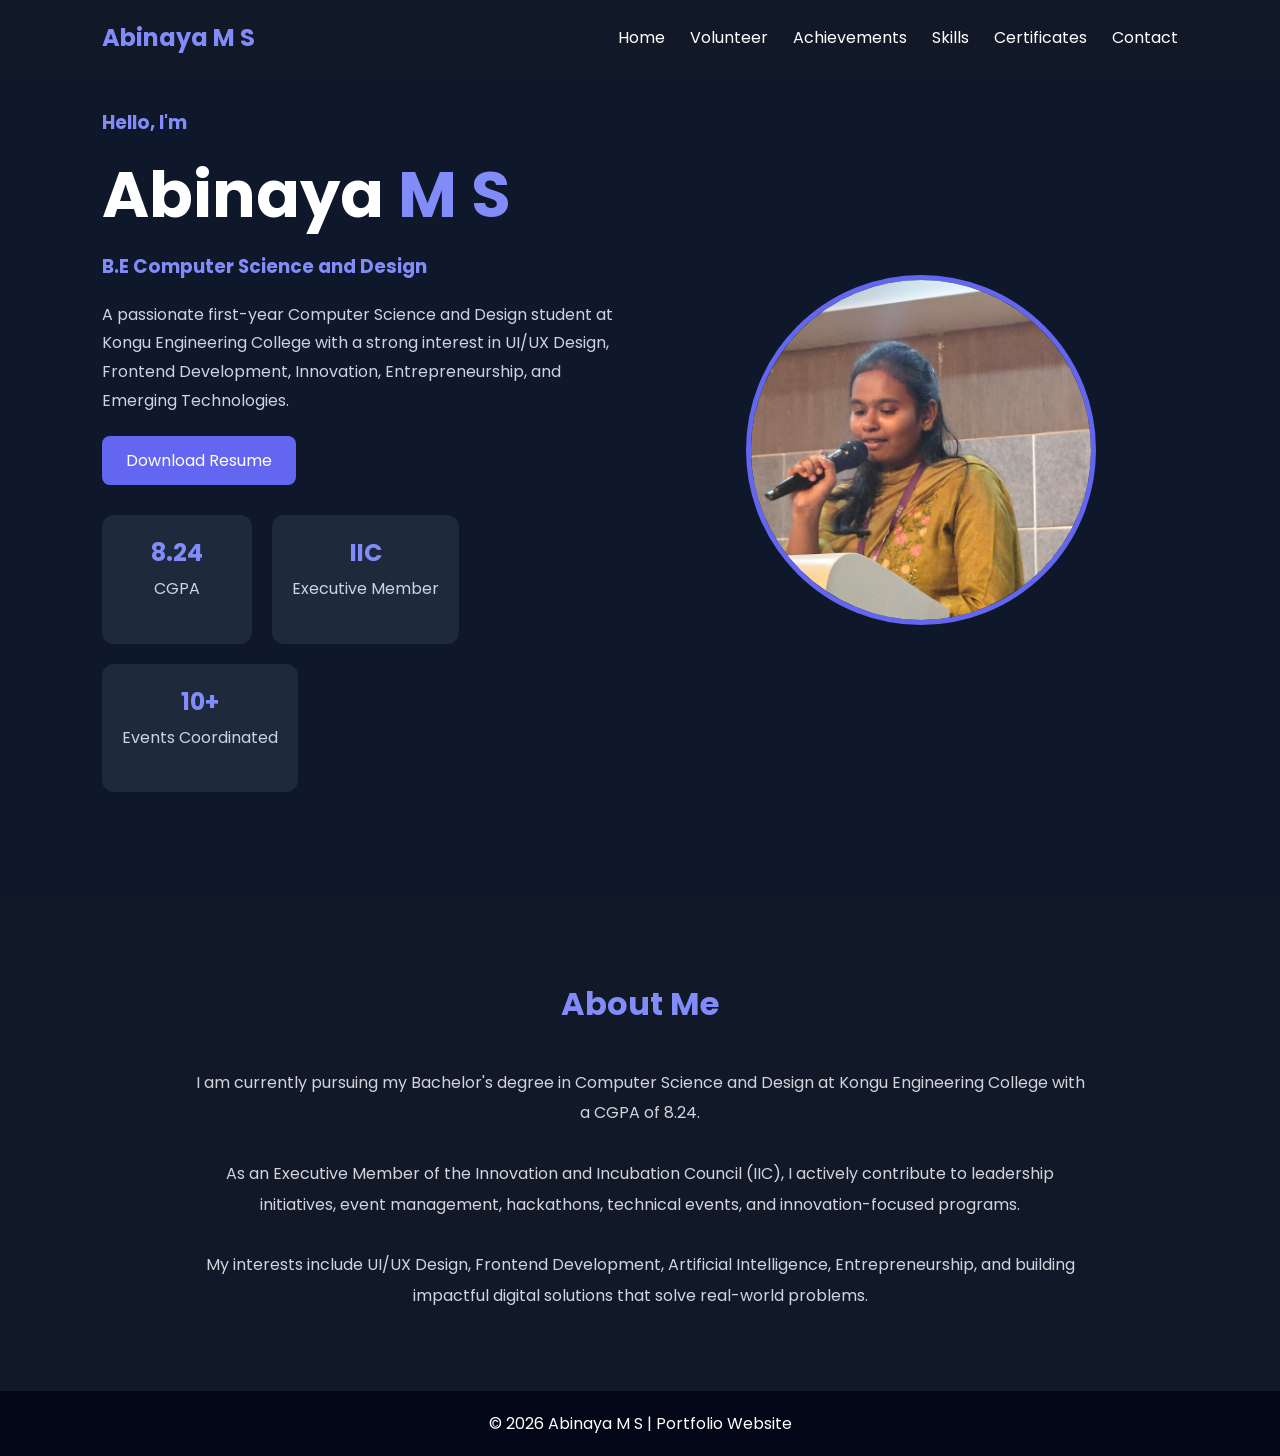
==== index.html @ 5cab2d7a "Initial portfolio website" ====
<!DOCTYPE html>
<html lang="en">

<head>
    <meta charset="UTF-8">
    <meta name="viewport" content="width=device-width, initial-scale=1.0">
    <title>Abinaya M S | Portfolio</title>

    <link rel="stylesheet" href="css/style.css">

    <link href="https://fonts.googleapis.com/css2?family=Poppins:wght@300;400;500;600;700&display=swap"
        rel="stylesheet">
</head>

<body>

    <nav>
        <div class="logo">Abinaya M S</div>

        <ul>
            <li><a href="index.html">Home</a></li>
            <li><a href="volunteering.html">Volunteer</a></li>
            <li><a href="achievements.html">Achievements</a></li>
            <li><a href="skills.html">Skills</a></li>
            <li><a href="certificates.html">Certificates</a></li>
            <li><a href="contact.html">Contact</a></li>
        </ul>
    </nav>

    <section class="hero">

        <div class="hero-content">

            <div class="text-section">

                <h3>Hello, I'm</h3>

                <h1>Abinaya <span>M S</span></h1>

                <h3>B.E Computer Science and Design</h3>

                <p>
                    A passionate first-year Computer Science and Design student at Kongu Engineering College with a
                    strong interest in UI/UX Design, Frontend Development, Innovation, Entrepreneurship, and Emerging
                    Technologies.
                </p>

                <a href="#" class="btn">Download Resume</a>

                <div class="stats">

                    <div class="stat-box">
                        <h2>8.24</h2>
                        <p>CGPA</p>
                    </div>

                    <div class="stat-box">
                        <h2>IIC</h2>
                        <p>Executive Member</p>
                    </div>

                    <div class="stat-box">
                        <h2>10+</h2>
                        <p>Events Coordinated</p>
                    </div>

                </div>

            </div>

            <div class="image-section">
                <img src="img3.jpeg" alt="Abinaya M S">
            </div>

        </div>

    </section>

    <section class="about">

        <h2 class="section-title">About Me</h2>

        <div class="about-content">

            <p>
                I am currently pursuing my Bachelor's degree in Computer Science and Design at Kongu Engineering
                College with a CGPA of 8.24.
            </p>

            <br>

            <p>
                As an Executive Member of the Innovation and Incubation Council (IIC), I actively contribute to
                leadership initiatives, event management, hackathons, technical events, and innovation-focused
                programs.
            </p>

            <br>

            <p>
                My interests include UI/UX Design, Frontend Development, Artificial Intelligence, Entrepreneurship,
                and building impactful digital solutions that solve real-world problems.
            </p>

        </div>

    </section>

    <footer>
        <p>© 2026 Abinaya M S | Portfolio Website</p>
    </footer>

</body>

</html>
---- css/style.css ----
*{
    margin:0;
    padding:0;
    box-sizing:border-box;
    font-family:'Poppins',sans-serif;
}

body{
    background:#0f172a;
    color:white;
    overflow-x:hidden;
}

/* Navbar */

nav{
    display:flex;
    justify-content:space-between;
    align-items:center;
    padding:20px 8%;
    background:#111827;
    position:fixed;
    width:100%;
    top:0;
    left:0;
    z-index:1000;
}

.logo{
    font-size:1.5rem;
    font-weight:700;
    color:#818cf8;
}

nav ul{
    display:flex;
    list-style:none;
    gap:25px;
}

nav ul li a{
    text-decoration:none;
    color:white;
    transition:0.3s;
}

nav ul li a:hover{
    color:#818cf8;
}

/* Hero */

.hero{
    min-height:100vh;
    display:flex;
    align-items:center;
    padding:100px 8%;
}

.hero-content{
    display:flex;
    justify-content:space-between;
    align-items:center;
    gap:50px;
    width:100%;
}

.text-section{
    flex:1;
}

.text-section h3{
    color:#818cf8;
    margin-bottom:10px;
}

.text-section h1{
    font-size:4rem;
    margin-bottom:10px;
}

.text-section h1 span{
    color:#818cf8;
}

.text-section p{
    color:#cbd5e1;
    line-height:1.8;
    margin:20px 0;
}

.btn{
    display:inline-block;
    padding:12px 24px;
    background:#6366f1;
    color:white;
    text-decoration:none;
    border-radius:8px;
    transition:0.3s;
}

.btn:hover{
    background:#4f46e5;
}

/* Image */

.image-section{
    flex:1;
    display:flex;
    justify-content:center;
}

.image-section img{
    width:350px;
    height:350px;
    object-fit:cover;
    border-radius:50%;
    border:5px solid #6366f1;
}

/* Stats */

.stats{
    display:flex;
    gap:20px;
    margin-top:30px;
    flex-wrap:wrap;
}

.stat-box{
    background:#1e293b;
    padding:20px;
    border-radius:12px;
    text-align:center;
    min-width:150px;
}

.stat-box h2{
    color:#818cf8;
}

.stat-box p{
    margin-top:5px;
}

/* About */

.about{
    padding:80px 10%;
    background:#111827;
}

.section-title{
    text-align:center;
    margin-bottom:40px;
    color:#818cf8;
    font-size:2rem;
}

.about-content{
    max-width:900px;
    margin:auto;
    text-align:center;
    line-height:1.9;
    color:#d1d5db;
}

/* Footer */

footer{
    background:#020617;
    text-align:center;
    padding:20px;
}

/* Responsive */

@media(max-width:900px){

    nav{
        flex-direction:column;
        gap:15px;
    }

    nav ul{
        flex-wrap:wrap;
        justify-content:center;
    }

    .hero-content{
        flex-direction:column-reverse;
        text-align:center;
    }

    .text-section h1{
        font-size:2.7rem;
    }

    .image-section img{
        width:250px;
        height:250px;
    }

    .stats{
        justify-content:center;
    }
}
/* Volunteer Page */

.page-header{
    padding:140px 10% 60px;
    text-align:center;
}

.page-header h1{
    font-size:3rem;
    color:#818cf8;
    margin-bottom:15px;
}

.page-header p{
    color:#cbd5e1;
    font-size:1.1rem;
}

.volunteer-container{
    padding:20px 10% 80px;
    display:grid;
    grid-template-columns:repeat(auto-fit,minmax(320px,1fr));
    gap:25px;
}

.volunteer-card{
    background:#1e293b;
    padding:30px;
    border-radius:15px;
    transition:0.3s;
    border-left:5px solid #6366f1;
}

.volunteer-card:hover{
    transform:translateY(-8px);
}

.volunteer-card h2{
    color:#818cf8;
    margin-bottom:10px;
}

.volunteer-card h3{
    margin-bottom:15px;
}

.volunteer-card ul{
    margin-left:20px;
    margin-bottom:15px;
}

.volunteer-card li{
    margin-bottom:8px;
    color:#d1d5db;
}

.volunteer-card p{
    color:#cbd5e1;
    line-height:1.7;
}
/* Achievements Page */

.timeline-container{
    padding:20px 10% 80px;
    display:grid;
    grid-template-columns:repeat(auto-fit,minmax(320px,1fr));
    gap:25px;
}

.timeline-card{
    background:#1e293b;
    padding:30px;
    border-radius:15px;
    transition:0.3s;
    border-top:4px solid #818cf8;
}

.timeline-card:hover{
    transform:translateY(-8px);
}

.timeline-card h2{
    color:#818cf8;
    margin-bottom:15px;
    font-size:1.2rem;
}

.timeline-card p{
    color:#cbd5e1;
    line-height:1.8;
}

/* Skills Page */

.skills-container{
    padding:20px 10% 80px;
    display:grid;
    grid-template-columns:repeat(auto-fit,minmax(320px,1fr));
    gap:25px;
}

.skill-card{
    background:#1e293b;
    padding:30px;
    border-radius:15px;
    transition:0.3s;
    border-left:4px solid #818cf8;
}

.skill-card:hover{
    transform:translateY(-8px);
}

.skill-card h2{
    color:#818cf8;
    margin-bottom:20px;
    font-size:1.3rem;
}

.skill-list{
    display:flex;
    flex-wrap:wrap;
    gap:10px;
}

.skill-list span{
    background:#334155;
    padding:10px 15px;
    border-radius:20px;
    font-size:0.95rem;
    transition:0.3s;
}

.skill-list span:hover{
    background:#6366f1;
}

/* ==========================
   CERTIFICATES PAGE
========================== */

.certificate-container{
    padding:0 10% 80px;
    display:grid;
    grid-template-columns:repeat(auto-fit,minmax(350px,1fr));
    gap:30px;
}

.certificate-card{
    background:#1e293b;
    border-radius:15px;
    overflow:hidden;
    transition:0.3s ease;
    box-shadow:0 4px 15px rgba(0,0,0,0.2);
}

.certificate-card:hover{
    transform:translateY(-8px);
    box-shadow:0 10px 25px rgba(99,102,241,0.3);
}

.certificate-card img{
    width:100%;
    height:250px;
    object-fit:cover;
    background:#334155;
}

.certificate-card h3{
    color:#818cf8;
    padding:20px 20px 10px;
    font-size:1.2rem;
}

.certificate-card p{
    color:#cbd5e1;
    padding:0 20px 20px;
    line-height:1.7;
    font-size:0.95rem;
}
.page-header{
    padding-top:140px;
}

/* Responsive */

@media(max-width:768px){

    .certificate-container{
        grid-template-columns:1fr;
        padding:20px 5% 60px;
    }

    .certificate-card img{
        height:220px;
    }
}
/* ==========================
   CONTACT PAGE
========================== */

.contact-container{
    padding:20px 10% 80px;
    display:flex;
    justify-content:center;
}

.contact-card{
    width:100%;
    max-width:800px;
    background:#1e293b;
    padding:40px;
    border-radius:20px;
    box-shadow:0 5px 20px rgba(0,0,0,0.2);
}

.contact-card h2{
    text-align:center;
    color:#818cf8;
    margin-bottom:30px;
}

.contact-info{
    display:flex;
    flex-direction:column;
    gap:25px;
}

.contact-item{
    background:#334155;
    padding:20px;
    border-radius:12px;
    transition:0.3s;
}

.contact-item:hover{
    transform:translateX(8px);
}

.contact-item h3{
    color:#818cf8;
    margin-bottom:10px;
}

.contact-item a{
    color:#cbd5e1;
    text-decoration:none;
    word-break:break-all;
}

.contact-item a:hover{
    color:#ffffff;
}

.contact-item p{
    color:#cbd5e1;
}
.page-header{
    padding:130px 10% 40px;
    text-align:center;
}

.page-header h1{
    color:#818cf8;
    font-size:3rem;
    margin-bottom:10px;
}

.page-header p{
    color:#cbd5e1;
}
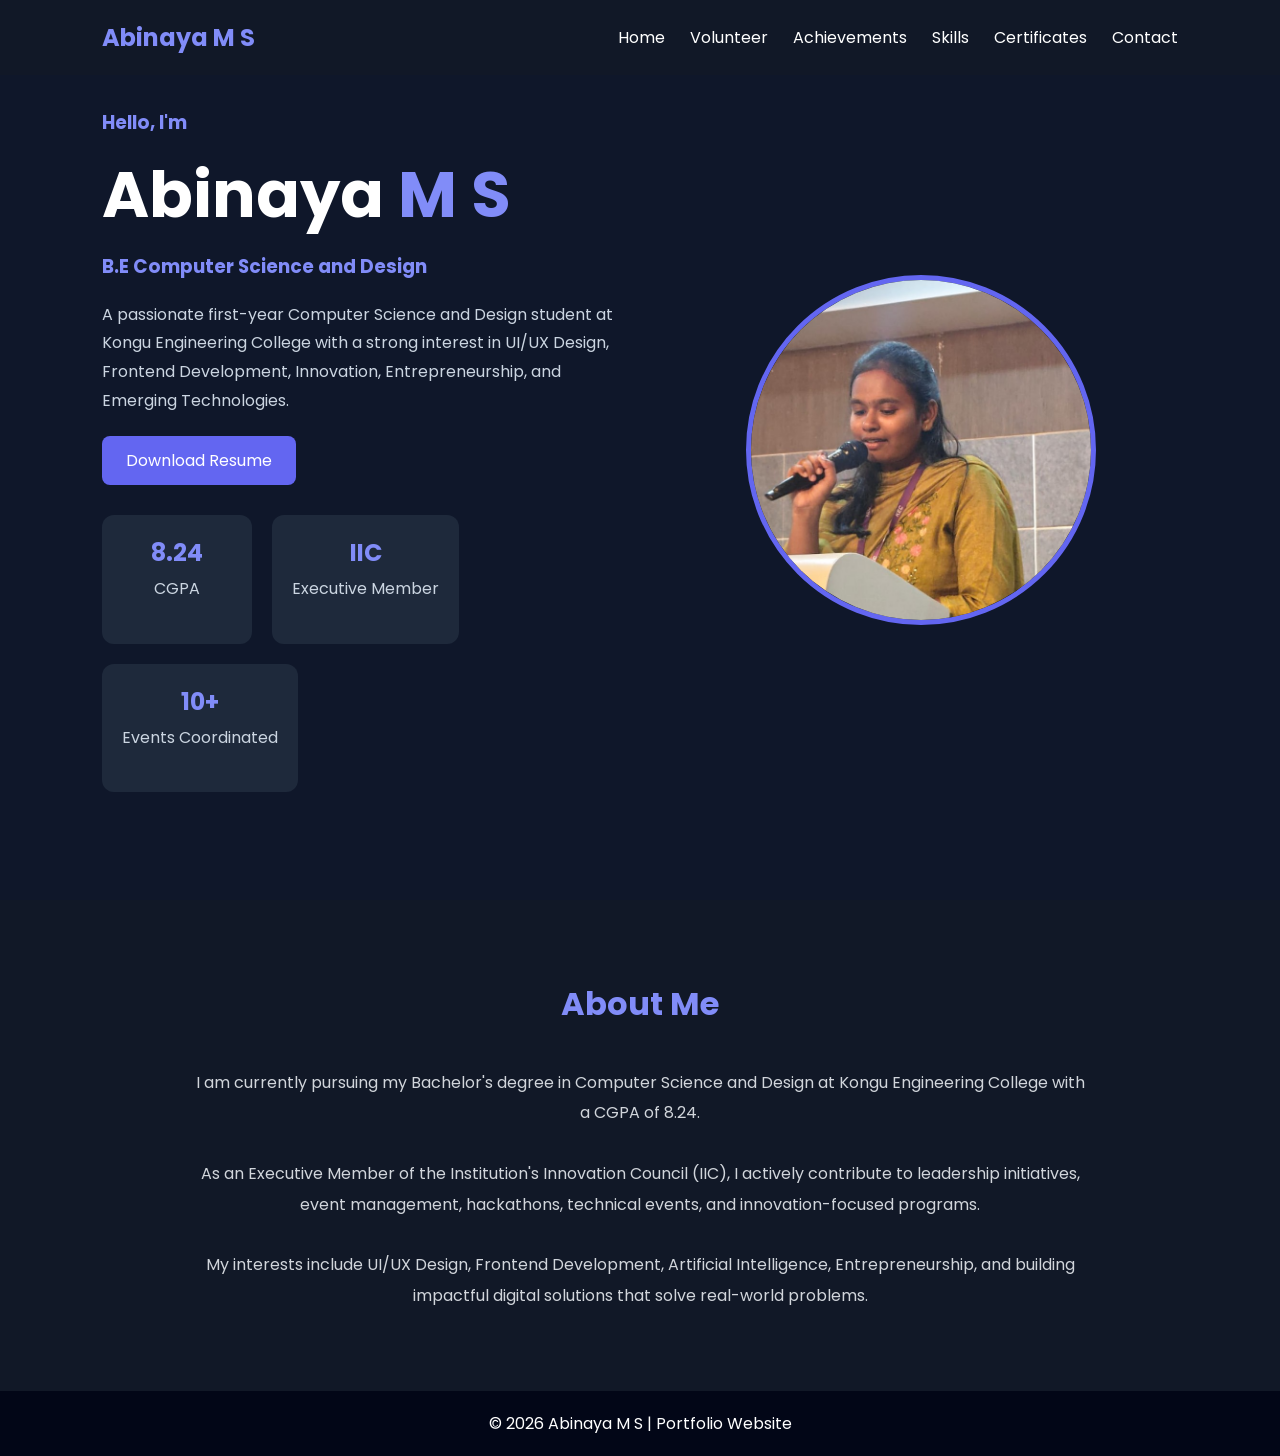
==== commit 7aa51788: "Fixed spelling errors" ====
--- a/index.html
+++ b/index.html
@@ -90,7 +90,7 @@
             <br>
 
             <p>
-                As an Executive Member of the Innovation and Incubation Council (IIC), I actively contribute to
+                As an Executive Member of the Institution's Innovation Council (IIC), I actively contribute to
                 leadership initiatives, event management, hackathons, technical events, and innovation-focused
                 programs.
             </p>
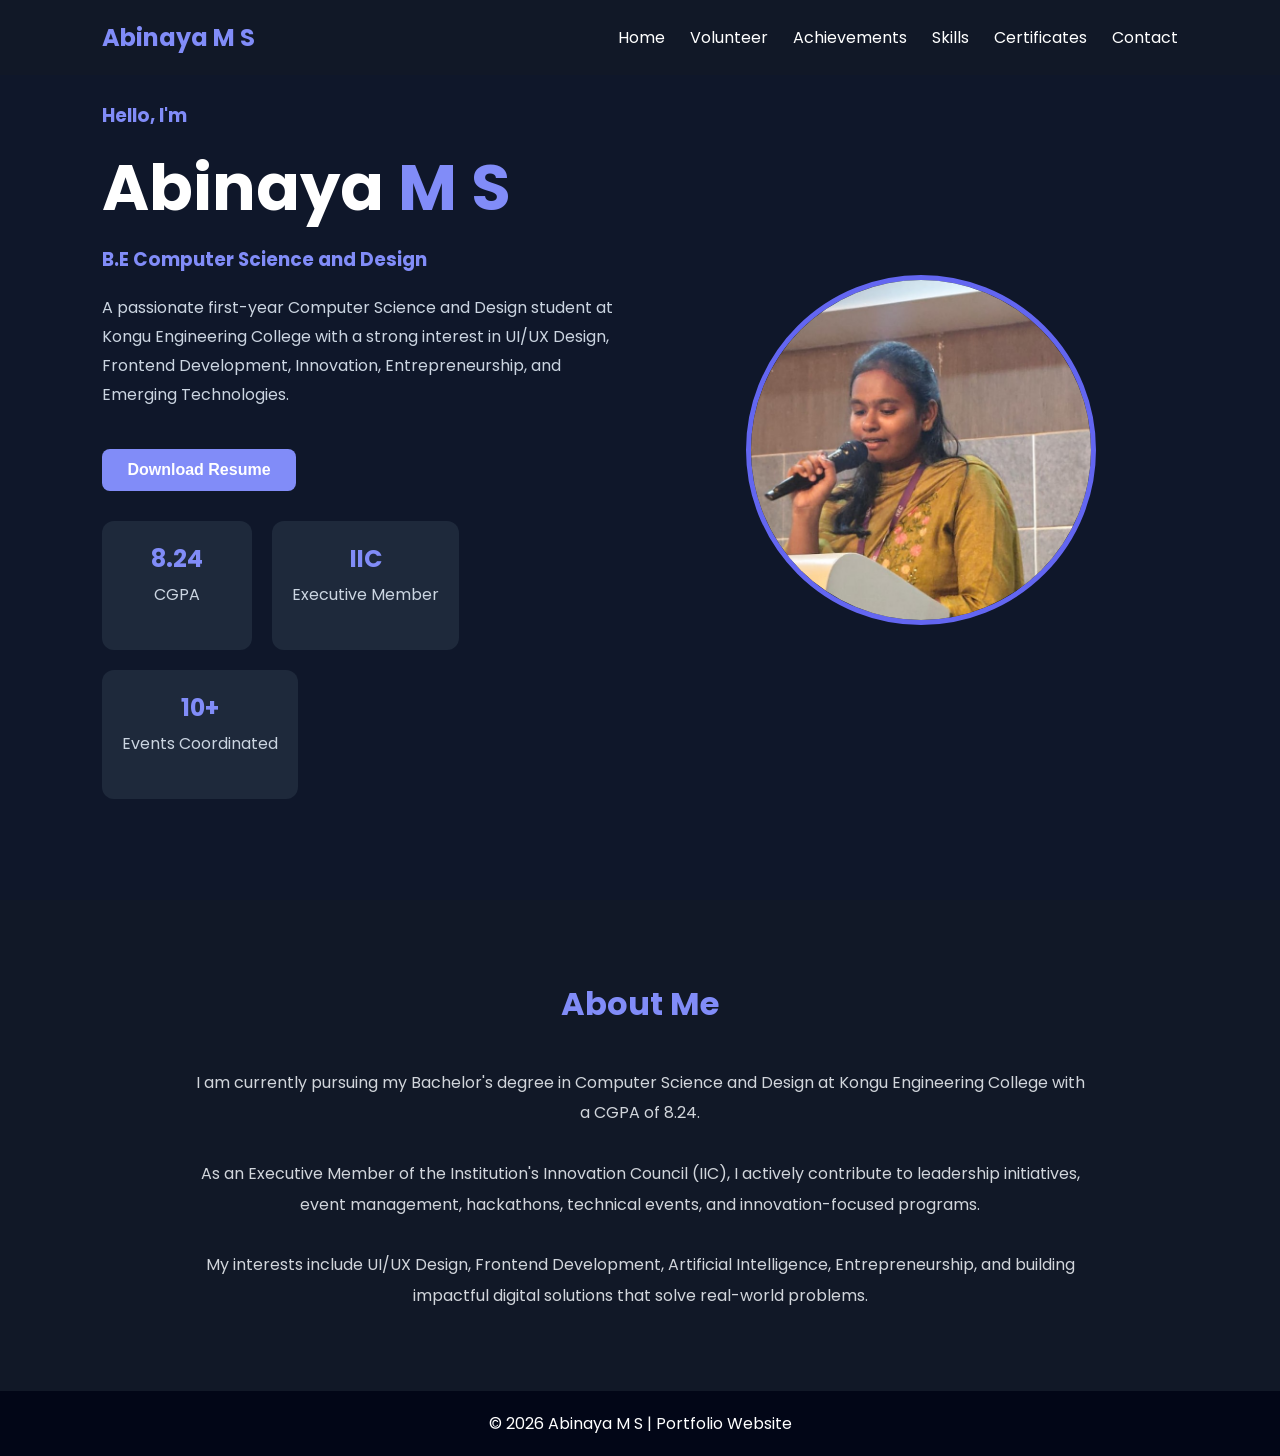
==== commit d2ddadc2: "Added resume download button" ====
--- a/index.html
+++ b/index.html
@@ -45,7 +45,10 @@
                     Technologies.
                 </p>
 
-                <a href="#" class="btn">Download Resume</a>
+            <a href="Abinaya_MS_Resume.pdf" download class="download-btn">
+                Download Resume
+            </a>
+            
 
                 <div class="stats">
 
--- a/css/style.css
+++ b/css/style.css
@@ -476,4 +476,20 @@
 
 .page-header p{
     color:#cbd5e1;
+}
+.download-btn{
+    display:inline-block;
+    margin-top:20px;
+    padding:12px 25px;
+    background:#818cf8;
+    color:white;
+    text-decoration:none;
+    border-radius:8px;
+    font-weight:600;
+    transition:0.3s;
+}
+
+.download-btn:hover{
+    background:#6366f1;
+    transform:translateY(-2px);
 }
